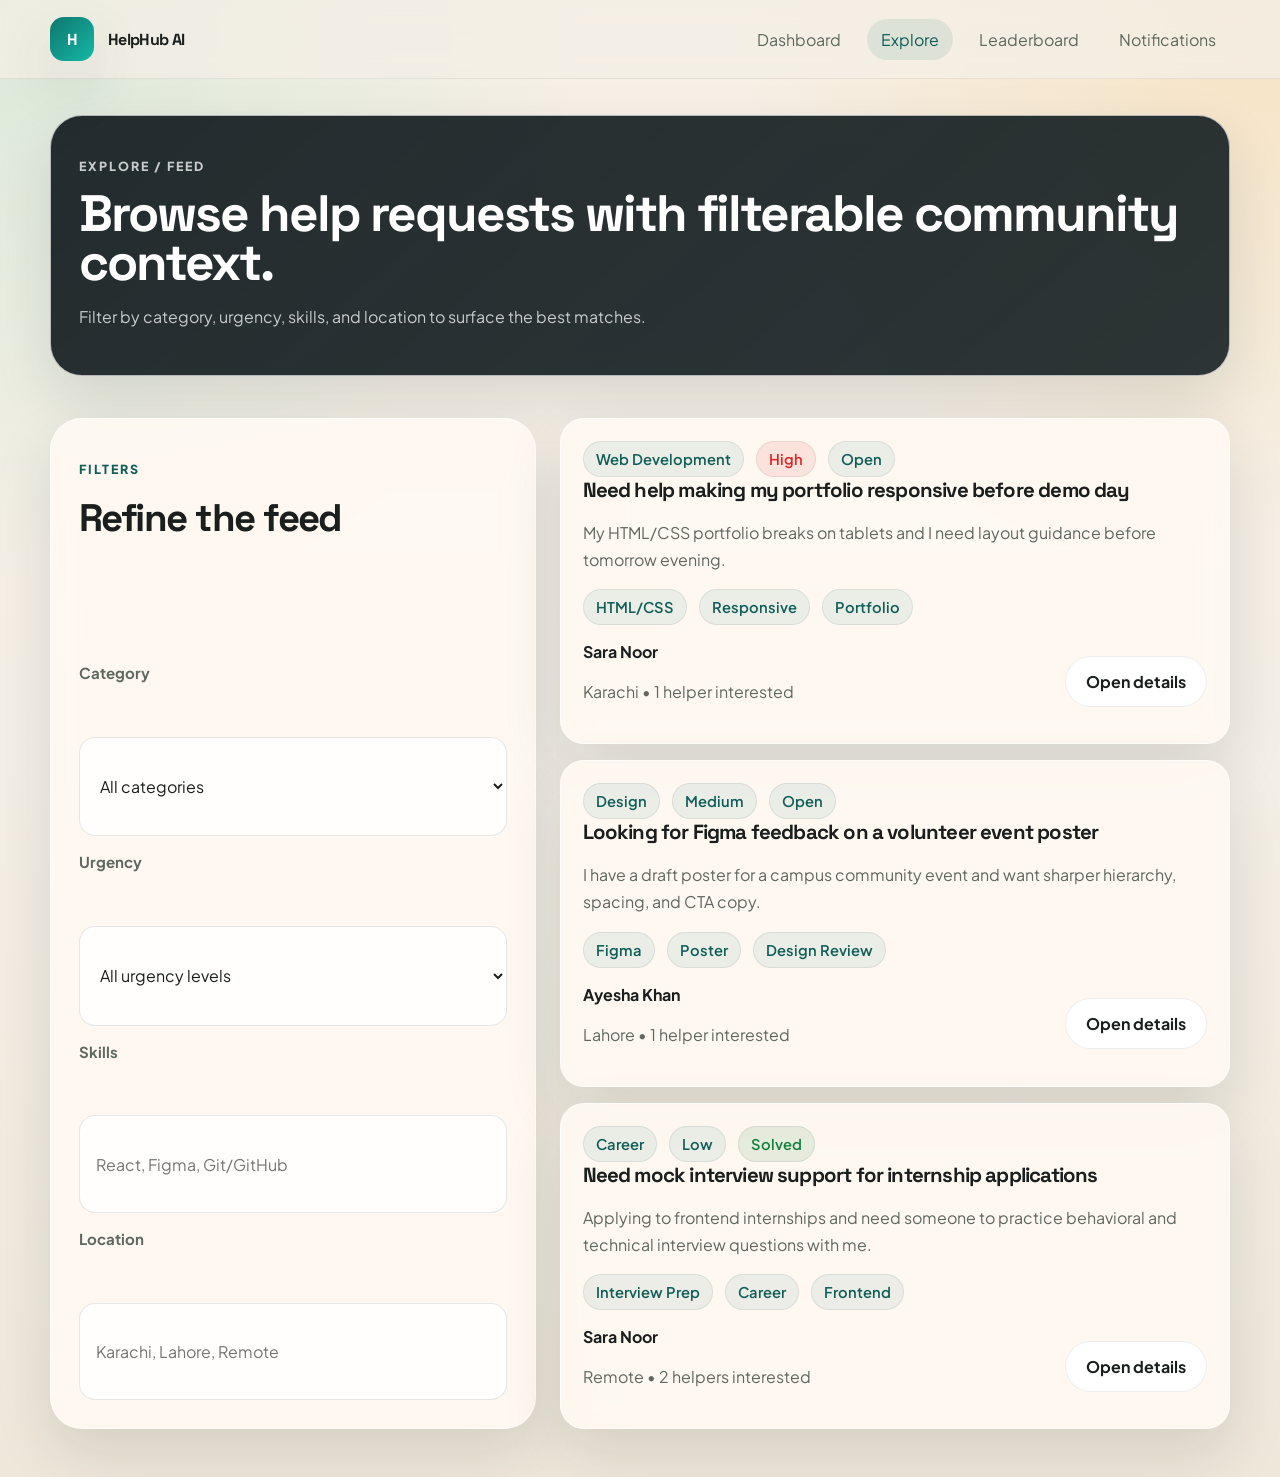
==== pages/explore/explore.html @ bbf6e220 "completed hackathon project" ====
<!DOCTYPE html>
<html lang="en">

<head>
  <meta charset="UTF-8" />
  <meta name="viewport" content="width=device-width, initial-scale=1.0" />
  <title>HelpHub AI | Explore Requests</title>
  <link rel="preconnect" href="https://fonts.googleapis.com" />
  <link rel="preconnect" href="https://fonts.gstatic.com" crossorigin />
  <link
    href="https://fonts.googleapis.com/css2?family=Plus+Jakarta+Sans:wght@400;500;600;700;800&family=Space+Grotesk:wght@500;700&display=swap"
    rel="stylesheet" />
  <link rel="stylesheet" href="../../style.css" />
  <script defer src="../../app.js"></script>
</head>

<body data-page="explore">
  <!-- Explore page: display request feed and filter controls -->
  <header class="topbar">
    <div class="container nav">
      <a class='brand' href='../../index.html'><span class="brand-badge">H</span><span>HelpHub AI</span></a>
      <nav class="nav-links">
        <a href='../dashboard/dashboard.html'>Dashboard</a>
        <a data-nav='explore' href='../explore/explore.html'>Explore</a>
        <a href='../leaderBoard/leaderBoard.html'>Leaderboard</a>
        <a href='../notifications/notifications.html'>Notifications</a>
      </nav>
    </div>
  </header>
  <main class="container">
    <section class="page-hero">
      <div class="panel">
        <p class="eyebrow">Explore / Feed</p>
        <h1 style="font-size: clamp(2.2rem, 4vw, 4rem);">Browse help requests with filterable community context.</h1>
        <p>Filter by category, urgency, skills, and location to surface the best matches.</p>
      </div>
    </section>
    <section class="feed-grid section">
      <form class="panel stack" data-filter-form>
        <div>
          <p class="section-kicker">Filters</p>
          <h2>Refine the feed</h2>
        </div>
        <div class="field"><label>Category</label><select name="category">
            <option value="">All categories</option>
            <option>Web Development</option>
            <option>Design</option>
            <option>Career</option>
            <option>Academics</option>
            <option>Content</option>
            <option>Community</option>
          </select></div>
        <div class="field"><label>Urgency</label><select name="urgency">
            <option value="">All urgency levels</option>
            <option>Critical</option>
            <option>High</option>
            <option>Medium</option>
            <option>Low</option>
          </select></div>
        <div class="field">
          <label>Skills</label><input name="skill" type="text" placeholder="React, Figma, Git/GitHub" />
        </div>
        <div class="field">
          <label>Location</label><input name="location" type="text" placeholder="Karachi, Lahore, Remote" />
        </div>
      </form>
      <div class="stack" data-feed-results></div>
        </div>
      </form>
      <div class="stack" data-feed-results></div>
    </section>
  </main>
</body>

</html>
---- style.css ----
/* -------------------------------------------------------------------------
   Design tokens / theme variables
   ------------------------------------------------------------------------- */
:root {
    --bg: #f4efe6;
    --surface: rgba(255, 250, 243, 0.88);
    --surface-strong: #fffaf3;
    --surface-dark: #1d2d2a;
    --text: #1a1f1d;
    --muted: #5f685f;
    --line: rgba(34, 54, 47, 0.1);
    --primary: #0f766e;
    --primary-strong: #115e59;
    --accent: #f59e0b;
    --danger: #dc2626;
    --success: #15803d;
    --shadow: 0 24px 60px rgba(17, 33, 29, 0.12);
    --radius-xl: 32px;
    --radius-lg: 22px;
    --container: 1180px;
    --heading-font: "Space Grotesk", "Segoe UI", sans-serif;
    --body-font: "Plus Jakarta Sans", "Segoe UI", sans-serif;
}

* {
    box-sizing: border-box;
}

html {
    scroll-behavior: smooth;
}

body {
    margin: 0;
    font-family: var(--body-font);
    color: var(--text);
    background:
        radial-gradient(circle at top left, rgba(16, 185, 129, 0.12), transparent 30%),
        radial-gradient(circle at top right, rgba(245, 158, 11, 0.16), transparent 28%),
        linear-gradient(180deg, #f7f0e6 0%, #f4efe6 52%, #efe7da 100%);
    min-height: 100vh;
}

a {
    color: inherit;
    text-decoration: none;
}

img {
    max-width: 100%;
    display: block;
}

button,
input,
select,
textarea {
    font: inherit;
}

/* -------------------------------------------------------------------------
   Layout helpers
   ------------------------------------------------------------------------- */
.container {
    width: min(var(--container), calc(100% - 32px));
    margin: 0 auto;
}

.site-shell {
    padding-bottom: 48px;
}

/* -------------------------------------------------------------------------
   Top navigation bar
   ------------------------------------------------------------------------- */
.topbar {
    position: sticky;
    top: 0;
    z-index: 20;
    backdrop-filter: blur(14px);
    background: rgba(244, 239, 230, 0.78);
    border-bottom: 1px solid rgba(29, 45, 42, 0.08);
}

.nav {
    display: flex;
    align-items: center;
    justify-content: space-between;
    gap: 20px;
    min-height: 78px;
}

.brand {
    display: inline-flex;
    align-items: center;
    gap: 14px;
    font-family: var(--heading-font);
    font-weight: 700;
    letter-spacing: -0.04em;
}

.brand-badge {
    width: 44px;
    height: 44px;
    display: grid;
    place-items: center;
    border-radius: 14px;
    background: linear-gradient(135deg, #0f766e 0%, #14b8a6 100%);
    color: white;
    box-shadow: var(--shadow);
}

.nav-links,
.nav-actions,
.tag-row,
.info-row,
.card-meta,
.user-line,
.row {
    display: flex;
    align-items: center;
    gap: 12px;
    flex-wrap: wrap;
}

.nav-links a {
    padding: 10px 14px;
    border-radius: 999px;
    color: var(--muted);
    transition: 0.2s ease;
}

.nav-links a:hover,
.nav-links a.active {
    background: rgba(15, 118, 110, 0.1);
    color: var(--primary-strong);
}

.pill,
.tag {
    display: inline-flex;
    align-items: center;
    gap: 8px;
    padding: 8px 12px;
    border-radius: 999px;
    background: rgba(255, 255, 255, 0.65);
    border: 1px solid rgba(17, 33, 29, 0.08);
    color: var(--muted);
}

.tag {
    background: rgba(15, 118, 110, 0.08);
    color: var(--primary-strong);
    font-size: 0.92rem;
    font-weight: 600;
}

.tag.urgent {
    background: rgba(220, 38, 38, 0.1);
    color: var(--danger);
}

.tag.success {
    background: rgba(21, 128, 61, 0.1);
    color: var(--success);
}

.btn {
    display: inline-flex;
    align-items: center;
    justify-content: center;
    gap: 10px;
    border: 0;
    border-radius: 999px;
    padding: 14px 20px;
    font-weight: 700;
    cursor: pointer;
    transition: transform 0.2s ease, box-shadow 0.2s ease, background 0.2s ease;
}

.btn:hover {
    transform: translateY(-2px);
}

/* -------------------------------------------------------------------------
   Buttons
   ------------------------------------------------------------------------- */
.btn-primary {
    background: linear-gradient(135deg, var(--primary) 0%, #14b8a6 100%);
    color: white;
    box-shadow: 0 18px 36px rgba(15, 118, 110, 0.22);
}

.btn-secondary {
    background: white;
    color: var(--text);
    border: 1px solid rgba(17, 33, 29, 0.08);
}

.hero {
    padding: 60px 0 34px;
}

/* -------------------------------------------------------------------------
   Page layout grids
   ------------------------------------------------------------------------- */
.hero-grid,
.two-col,
.dashboard-grid,
.detail-grid,
.profile-grid,
.admin-grid,
.leader-grid,
.feed-grid {
    display: grid;
    gap: 24px;
}

.hero-grid,
.two-col,
.dashboard-grid,
.detail-grid,
.profile-grid,
.admin-grid {
    grid-template-columns: 1.2fr 0.8fr;
}

.leader-grid {
    grid-template-columns: 1fr 1fr;
}

.feed-grid {
    grid-template-columns: 0.84fr 1.16fr;
}

/* -------------------------------------------------------------------------
   Surface cards and panels
   ------------------------------------------------------------------------- */
.glass-card,
.panel,
.stat-card,
.feature-card,
.request-card,
.timeline-item,
.badge-card,
.auth-card,
.form-card {
    background: var(--surface);
    border: 1px solid rgba(255, 255, 255, 0.58);
    box-shadow: var(--shadow);
    backdrop-filter: blur(14px);
}

.hero-copy,
.hero-panel,
.panel,
.auth-card,
.form-card {
    border-radius: var(--radius-xl);
    padding: 28px;
}

.hero-copy {
    background: linear-gradient(160deg, rgba(255, 250, 243, 0.9) 0%, rgba(246, 240, 230, 0.85) 100%);
}

.eyebrow,
.section-kicker {
    text-transform: uppercase;
    letter-spacing: 0.16em;
    font-size: 0.78rem;
    color: var(--primary-strong);
    font-weight: 800;
}

h1,
h2,
h3,
h4 {
    margin: 0 0 12px;
    font-family: var(--heading-font);
    letter-spacing: -0.04em;
}

h1 {
    font-size: clamp(2.7rem, 5vw, 5rem);
    line-height: 0.95;
}

h2 {
    font-size: clamp(1.8rem, 3vw, 3rem);
}

h3 {
    font-size: 1.28rem;
}

p {
    color: var(--muted);
    line-height: 1.7;
}

.hero-actions,
.stats-grid,
.card-grid,
.mini-grid,
.stack,
.form-grid,
.auth-grid,
.profile-form,
.notif-list,
.rank-list,
.helper-list,
.message-list {
    display: grid;
    gap: 16px;
}

.hero-actions {
    margin-top: 24px;
    grid-template-columns: repeat(2, max-content);
}

.hero-panel {
    position: relative;
    overflow: hidden;
    background: linear-gradient(180deg, #173430 0%, #102926 100%);
    color: white;
}

.hero-panel p,
.page-hero .panel p,
.auth-side p,
.auth-side li {
    color: rgba(255, 255, 255, 0.75);
}

.hero-panel::after {
    content: "";
    position: absolute;
    inset: auto -10% -32% auto;
    width: 260px;
    height: 260px;
    background: radial-gradient(circle, rgba(20, 184, 166, 0.45), transparent 65%);
}

.orb {
    position: absolute;
    inset: 24px 24px auto auto;
    width: 82px;
    height: 82px;
    border-radius: 50%;
    background: radial-gradient(circle at 30% 30%, #fde68a, #f59e0b);
    opacity: 0.85;
}

.stats-grid {
    margin-top: 20px;
    grid-template-columns: repeat(3, 1fr);
}

.card-grid {
    grid-template-columns: repeat(3, 1fr);
}

.mini-grid {
    grid-template-columns: repeat(4, 1fr);
}

.stat-card,
.feature-card,
.request-card,
.timeline-item,
.badge-card {
    border-radius: 24px;
    padding: 22px;
}

.stat-value {
    font-family: var(--heading-font);
    font-size: 2rem;
    font-weight: 700;
}

.section {
    padding: 24px 0;
}

.section-head {
    display: flex;
    align-items: end;
    justify-content: space-between;
    gap: 20px;
    margin-bottom: 20px;
}

.page-hero {
    padding: 36px 0 18px;
}

.page-hero .panel {
    background: linear-gradient(140deg, rgba(20, 29, 32, 0.93), rgba(16, 26, 29, 0.88));
    color: white;
}

.panel,
.auth-card,
.form-card {
    border: 1px solid rgba(255, 255, 255, 0.66);
}

.metric,
.list-item,
.rank-item,
.helper-item,
.notif-item,
.message-item {
    display: flex;
    align-items: center;
    justify-content: space-between;
    gap: 14px;
    padding: 16px 0;
    border-bottom: 1px solid var(--line);
}

.list-item:last-child,
.metric:last-child {
    border-bottom: 0;
}

.rank-item,
.helper-item,
.notif-item,
.message-item {
    padding: 16px 18px;
    border-radius: 18px;
    background: rgba(255, 255, 255, 0.72);
    border: 1px solid rgba(17, 33, 29, 0.06);
}

.progress {
    height: 10px;
    border-radius: 999px;
    background: rgba(17, 33, 29, 0.08);
    overflow: hidden;
}

.progress>span {
    display: block;
    height: 100%;
    background: linear-gradient(90deg, var(--accent), var(--primary));
}

.form-grid,
.auth-grid,
.profile-form {
    grid-template-columns: repeat(2, 1fr);
}

/* -------------------------------------------------------------------------
   Forms and inputs
   ------------------------------------------------------------------------- */
.field,
.field-full {
    display: grid;
    gap: 8px;
}

.field-full {
    grid-column: 1 / -1;
}

label {
    font-size: 0.94rem;
    color: var(--muted);
    font-weight: 700;
}

input,
select,
textarea {
    width: 100%;
    border: 1px solid rgba(17, 33, 29, 0.1);
    background: rgba(255, 255, 255, 0.78);
    color: var(--text);
    padding: 14px 16px;
    border-radius: 16px;
    outline: none;
}

textarea {
    min-height: 148px;
    resize: vertical;
}

input:focus,
select:focus,
textarea:focus {
    border-color: rgba(15, 118, 110, 0.45);
    box-shadow: 0 0 0 4px rgba(15, 118, 110, 0.08);
}

.auth-layout {
    min-height: calc(100vh - 79px);
    display: grid;
    place-items: center;
    padding: 32px 0 48px;
}

.auth-wrap {
    width: min(1120px, 100%);
    display: grid;
    gap: 24px;
    grid-template-columns: 1fr 1fr;
}

.auth-card,
.auth-side {
    padding: 30px;
}

.auth-side {
    border-radius: var(--radius-xl);
    background: linear-gradient(155deg, #173430, #102926);
    color: white;
    position: relative;
    overflow: hidden;
}

.auth-side ul {
    padding-left: 20px;
    line-height: 1.8;
}

.avatar {
    width: 44px;
    height: 44px;
    border-radius: 50%;
    display: grid;
    place-items: center;
    background: linear-gradient(135deg, var(--accent), #fb7185);
    color: #1d1d1d;
    font-family: var(--heading-font);
    font-weight: 800;
}

.avatar.teal {
    background: linear-gradient(135deg, #14b8a6, #0f766e);
    color: white;
}

.avatar.dark {
    background: linear-gradient(135deg, #2c3e50, #1f2937);
    color: white;
}

.table {
    width: 100%;
    border-collapse: collapse;
}

.table th,
.table td {
    text-align: left;
    padding: 14px 12px;
    border-bottom: 1px solid var(--line);
    vertical-align: top;
}

.table th {
    color: var(--muted);
    font-weight: 700;
}

.footer {
    padding: 26px 0 42px;
    color: var(--muted);
}

.center {
    text-align: center;
}

/* -------------------------------------------------------------------------
   Toast notifications
   ------------------------------------------------------------------------- */
.toast-wrap {
    position: fixed;
    right: 16px;
    bottom: 16px;
    z-index: 40;
    display: grid;
    gap: 10px;
}

.toast {
    min-width: 260px;
    max-width: 320px;
    padding: 16px 18px;
    border-radius: 18px;
    background: #173430;
    color: white;
    box-shadow: var(--shadow);
    animation: slideUp 0.3s ease;
}

@keyframes slideUp {
    from {
        opacity: 0;
        transform: translateY(16px);
    }

    to {
        opacity: 1;
        transform: translateY(0);
    }
}

.fade-in {
    opacity: 0;
    transform: translateY(16px);
    animation: reveal 0.65s ease forwards;
}

.fade-in:nth-child(2) {
    animation-delay: 0.08s;
}

.fade-in:nth-child(3) {
    animation-delay: 0.16s;
}

.fade-in:nth-child(4) {
    animation-delay: 0.24s;
}

@keyframes reveal {
    to {
        opacity: 1;
        transform: translateY(0);
    }
}

/* -------------------------------------------------------------------------
   Responsive breakpoints
   ------------------------------------------------------------------------- */
@media (max-width: 980px) {

    .hero-grid,
    .two-col,
    .dashboard-grid,
    .detail-grid,
    .profile-grid,
    .feed-grid,
    .leader-grid,
    .admin-grid,
    .auth-wrap {
        grid-template-columns: 1fr;
    }

    .card-grid,
    .mini-grid,
    .stats-grid,
    .form-grid,
    .auth-grid,
    .profile-form {
        grid-template-columns: 1fr 1fr;
    }

    .nav {
        padding: 12px 0;
        align-items: flex-start;
        flex-direction: column;
    }

    .hero-actions {
        grid-template-columns: 1fr;
    }
}

@media (max-width: 680px) {

    .card-grid,
    .mini-grid,
    .stats-grid,
    .form-grid,
    .auth-grid,
    .profile-form {
        grid-template-columns: 1fr;
    }

    .container {
        width: min(var(--container), calc(100% - 20px));
    }

    .hero-copy,
    .hero-panel,
    .panel,
    .auth-card,
    .auth-side,
    .form-card,
    .stat-card,
    .feature-card,
    .request-card {
        padding: 22px;
    }

    h1 {
        font-size: 2.6rem;
    }
}
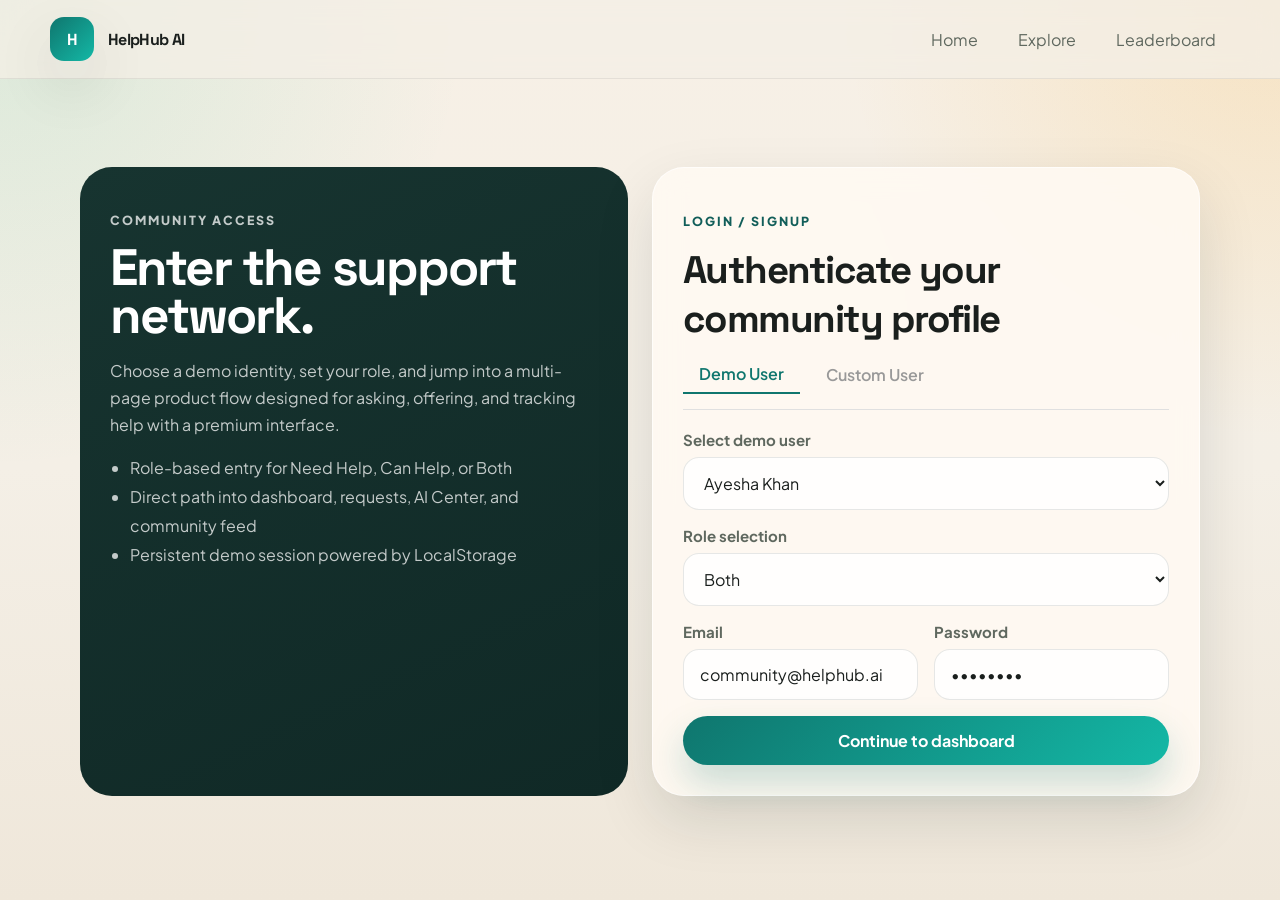
==== commit 112fe036: "fix explore page selection fields UI" ====
--- a/pages/explore/explore.html
+++ b/pages/explore/explore.html
@@ -65,9 +65,6 @@
         </div>
       </form>
       <div class="stack" data-feed-results></div>
-        </div>
-      </form>
-      <div class="stack" data-feed-results></div>
     </section>
   </main>
 </body>
--- a/style.css
+++ b/style.css
@@ -45,7 +45,6 @@
     color: inherit;
     text-decoration: none;
 }
-
 img {
     max-width: 100%;
     display: block;
@@ -231,6 +230,7 @@
 
 .feed-grid {
     grid-template-columns: 0.84fr 1.16fr;
+    align-items: start;
 }
 
 /* -------------------------------------------------------------------------
